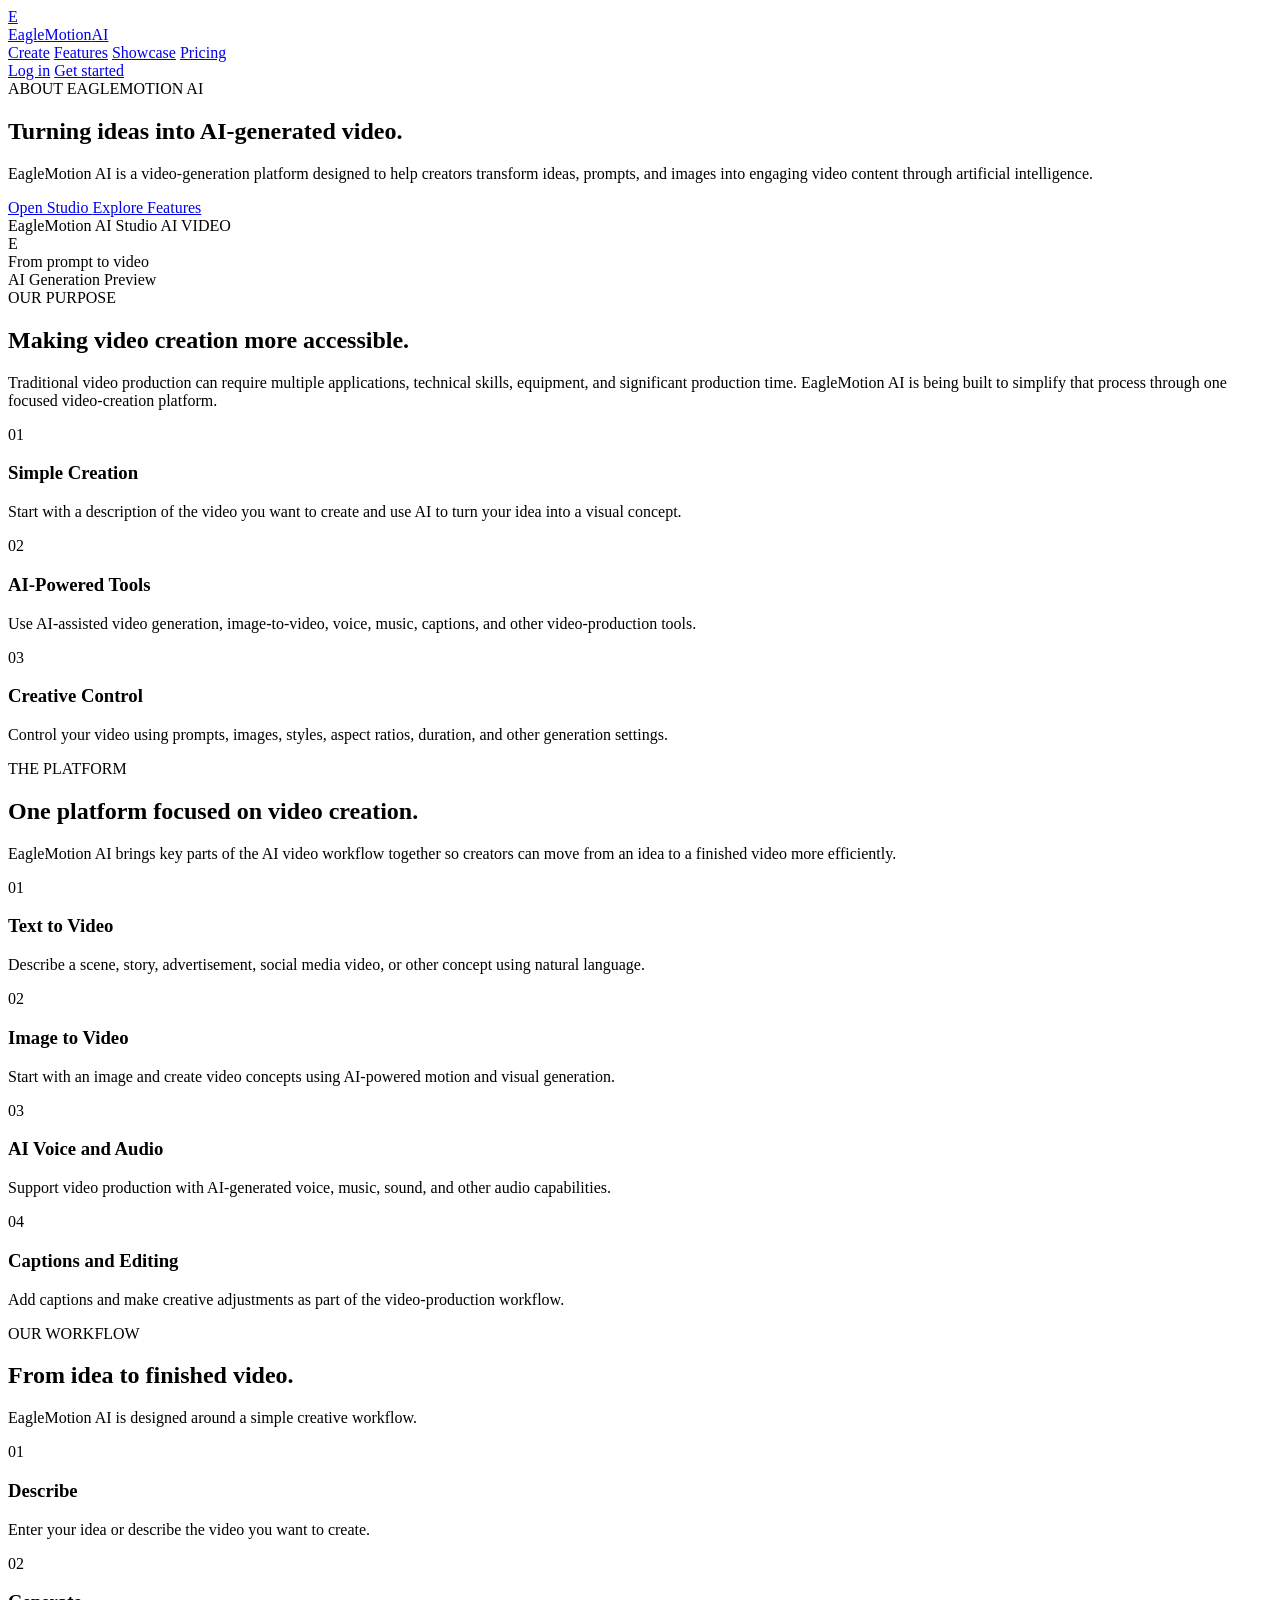
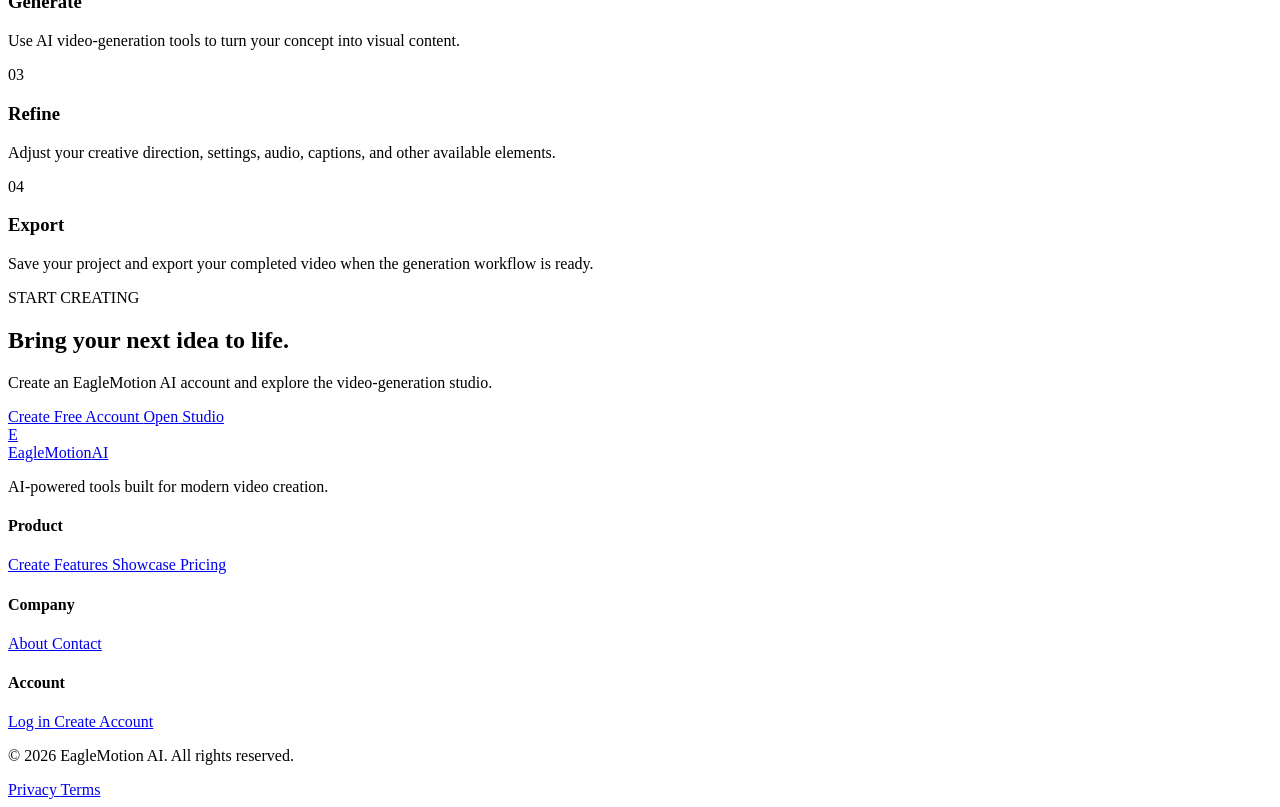
==== frontend/about.html @ efccad02 "Initial EagleMotion AI project" ====
<!DOCTYPE html>
<html lang="en">
<head>
    <meta charset="UTF-8">
    <meta name="viewport" content="width=device-width, initial-scale=1.0">

    <title>About | EagleMotion AI</title>

    <meta
        name="description"
        content="Learn about EagleMotion AI, an AI-powered platform built to make video creation faster, simpler, and more accessible."
    >

    <link rel="stylesheet" href="css/style.css">
</head>

<body>

<header class="site-header">
    <div class="nav-container">

        <a href="index.html" class="brand">
            <div class="brand-icon">E</div>
            <div class="brand-name">
                EagleMotion<span>AI</span>
            </div>
        </a>

        <nav class="main-nav">
            <a href="studio.html">Create</a>
            <a href="features.html">Features</a>
            <a href="showcase.html">Showcase</a>
            <a href="pricing.html">Pricing</a>
        </nav>

        <div class="nav-actions">
            <a href="login.html" class="login-button">Log in</a>
            <a href="register.html" class="signup-button">Get started</a>
        </div>

    </div>
</header>


<main>

    <!-- HERO -->
    <section class="hero">

        <div class="hero-container">

            <div class="hero-content">

                <div class="hero-badge">
                    ABOUT EAGLEMOTION AI
                </div>

                <h1>
                    Turning ideas into
                    <span class="gold-text">AI-generated video.</span>
                </h1>

                <p>
                    EagleMotion AI is a video-generation platform designed
                    to help creators transform ideas, prompts, and images
                    into engaging video content through artificial intelligence.
                </p>

                <div class="hero-actions">

                    <a href="studio.html" class="cta-button">
                        Open Studio
                    </a>

                    <a href="features.html" class="secondary-button">
                        Explore Features
                    </a>

                </div>

            </div>


            <div class="hero-visual">

                <div class="preview-window">

                    <div class="preview-header">

                        <div class="window-dots">
                            <span></span>
                            <span></span>
                            <span></span>
                        </div>

                        <span class="preview-title">
                            EagleMotion AI Studio
                        </span>

                        <span class="preview-status">
                            AI VIDEO
                        </span>

                    </div>

                    <div class="preview-content">

                        <div class="preview-image">

                            <div class="preview-overlay">

                                <div class="preview-play">
                                    E
                                </div>

                                <div class="preview-caption">
                                    From prompt to video
                                </div>

                            </div>

                        </div>

                        <div class="preview-controls">

                            <div class="timeline">
                                <div class="timeline-progress"></div>
                            </div>

                            <div class="control-row">
                                <span>AI Generation</span>
                                <span>Preview</span>
                            </div>

                        </div>

                    </div>

                </div>

            </div>

        </div>

    </section>


    <!-- PURPOSE -->
    <section class="features-section">

        <div class="container">

            <div class="section-heading">

                <div class="hero-badge">
                    OUR PURPOSE
                </div>

                <h2>
                    Making video creation
                    <span class="gold-text">more accessible.</span>
                </h2>

                <p>
                    Traditional video production can require multiple
                    applications, technical skills, equipment, and significant
                    production time. EagleMotion AI is being built to simplify
                    that process through one focused video-creation platform.
                </p>

            </div>


            <div class="feature-grid">

                <article class="feature-card">

                    <span class="feature-number">
                        01
                    </span>

                    <h3>
                        Simple Creation
                    </h3>

                    <p>
                        Start with a description of the video you want to
                        create and use AI to turn your idea into a visual concept.
                    </p>

                </article>


                <article class="feature-card">

                    <span class="feature-number">
                        02
                    </span>

                    <h3>
                        AI-Powered Tools
                    </h3>

                    <p>
                        Use AI-assisted video generation, image-to-video,
                        voice, music, captions, and other video-production tools.
                    </p>

                </article>


                <article class="feature-card">

                    <span class="feature-number">
                        03
                    </span>

                    <h3>
                        Creative Control
                    </h3>

                    <p>
                        Control your video using prompts, images, styles,
                        aspect ratios, duration, and other generation settings.
                    </p>

                </article>

            </div>

        </div>

    </section>


    <!-- WHAT WE BUILD -->
    <section class="showcase-section">

        <div class="container">

            <div class="section-heading">

                <div class="hero-badge">
                    THE PLATFORM
                </div>

                <h2>
                    One platform focused on
                    <span class="gold-text">video creation.</span>
                </h2>

                <p>
                    EagleMotion AI brings key parts of the AI video workflow
                    together so creators can move from an idea to a finished
                    video more efficiently.
                </p>

            </div>


            <div class="showcase-grid">

                <article class="showcase-card">

                    <div class="showcase-card-content">

                        <span class="feature-number">
                            01
                        </span>

                        <h3>
                            Text to Video
                        </h3>

                        <p>
                            Describe a scene, story, advertisement, social
                            media video, or other concept using natural language.
                        </p>

                    </div>

                </article>


                <article class="showcase-card">

                    <div class="showcase-card-content">

                        <span class="feature-number">
                            02
                        </span>

                        <h3>
                            Image to Video
                        </h3>

                        <p>
                            Start with an image and create video concepts
                            using AI-powered motion and visual generation.
                        </p>

                    </div>

                </article>


                <article class="showcase-card">

                    <div class="showcase-card-content">

                        <span class="feature-number">
                            03
                        </span>

                        <h3>
                            AI Voice and Audio
                        </h3>

                        <p>
                            Support video production with AI-generated voice,
                            music, sound, and other audio capabilities.
                        </p>

                    </div>

                </article>


                <article class="showcase-card">

                    <div class="showcase-card-content">

                        <span class="feature-number">
                            04
                        </span>

                        <h3>
                            Captions and Editing
                        </h3>

                        <p>
                            Add captions and make creative adjustments as part
                            of the video-production workflow.
                        </p>

                    </div>

                </article>

            </div>

        </div>

    </section>


    <!-- WORKFLOW -->
    <section class="workflow-section">

        <div class="container">

            <div class="section-heading">

                <div class="hero-badge">
                    OUR WORKFLOW
                </div>

                <h2>
                    From idea to
                    <span class="gold-text">finished video.</span>
                </h2>

                <p>
                    EagleMotion AI is designed around a simple creative workflow.
                </p>

            </div>


            <div class="workflow">

                <div class="workflow-step">

                    <span>01</span>

                    <h3>
                        Describe
                    </h3>

                    <p>
                        Enter your idea or describe the video you want to create.
                    </p>

                </div>


                <div class="workflow-step">

                    <span>02</span>

                    <h3>
                        Generate
                    </h3>

                    <p>
                        Use AI video-generation tools to turn your concept
                        into visual content.
                    </p>

                </div>


                <div class="workflow-step">

                    <span>03</span>

                    <h3>
                        Refine
                    </h3>

                    <p>
                        Adjust your creative direction, settings, audio,
                        captions, and other available elements.
                    </p>

                </div>


                <div class="workflow-step">

                    <span>04</span>

                    <h3>
                        Export
                    </h3>

                    <p>
                        Save your project and export your completed video
                        when the generation workflow is ready.
                    </p>

                </div>

            </div>

        </div>

    </section>


    <!-- CTA -->
    <section class="final-cta">

        <div class="container">

            <div class="cta-box">

                <div class="hero-badge">
                    START CREATING
                </div>

                <h2>
                    Bring your next idea
                    <span class="gold-text">to life.</span>
                </h2>

                <p>
                    Create an EagleMotion AI account and explore the
                    video-generation studio.
                </p>

                <div class="hero-actions">

                    <a href="register.html" class="cta-button">
                        Create Free Account
                    </a>

                    <a href="studio.html" class="secondary-button">
                        Open Studio
                    </a>

                </div>

            </div>

        </div>

    </section>

</main>


<footer class="site-footer">

    <div class="footer-main">

        <div class="container footer-grid">

            <div class="footer-brand">

                <a href="index.html" class="brand">

                    <div class="brand-icon">
                        E
                    </div>

                    <div class="brand-name">
                        EagleMotion<span>AI</span>
                    </div>

                </a>

                <p>
                    AI-powered tools built for modern video creation.
                </p>

            </div>


            <div class="footer-column">

                <h4>
                    Product
                </h4>

                <a href="studio.html">
                    Create
                </a>

                <a href="features.html">
                    Features
                </a>

                <a href="showcase.html">
                    Showcase
                </a>

                <a href="pricing.html">
                    Pricing
                </a>

            </div>


            <div class="footer-column">

                <h4>
                    Company
                </h4>

                <a href="about.html">
                    About
                </a>

                <a href="contact.html">
                    Contact
                </a>

            </div>


            <div class="footer-column">

                <h4>
                    Account
                </h4>

                <a href="login.html">
                    Log in
                </a>

                <a href="register.html">
                    Create Account
                </a>

            </div>

        </div>

    </div>


    <div class="container footer-bottom">

        <p>
            © 2026 EagleMotion AI. All rights reserved.
        </p>

        <div class="footer-legal">

            <a href="privacy.html">
                Privacy
            </a>

            <a href="terms.html">
                Terms
            </a>

        </div>

    </div>

</footer>


<script src="js/app.js"></script>

</body>
</html>
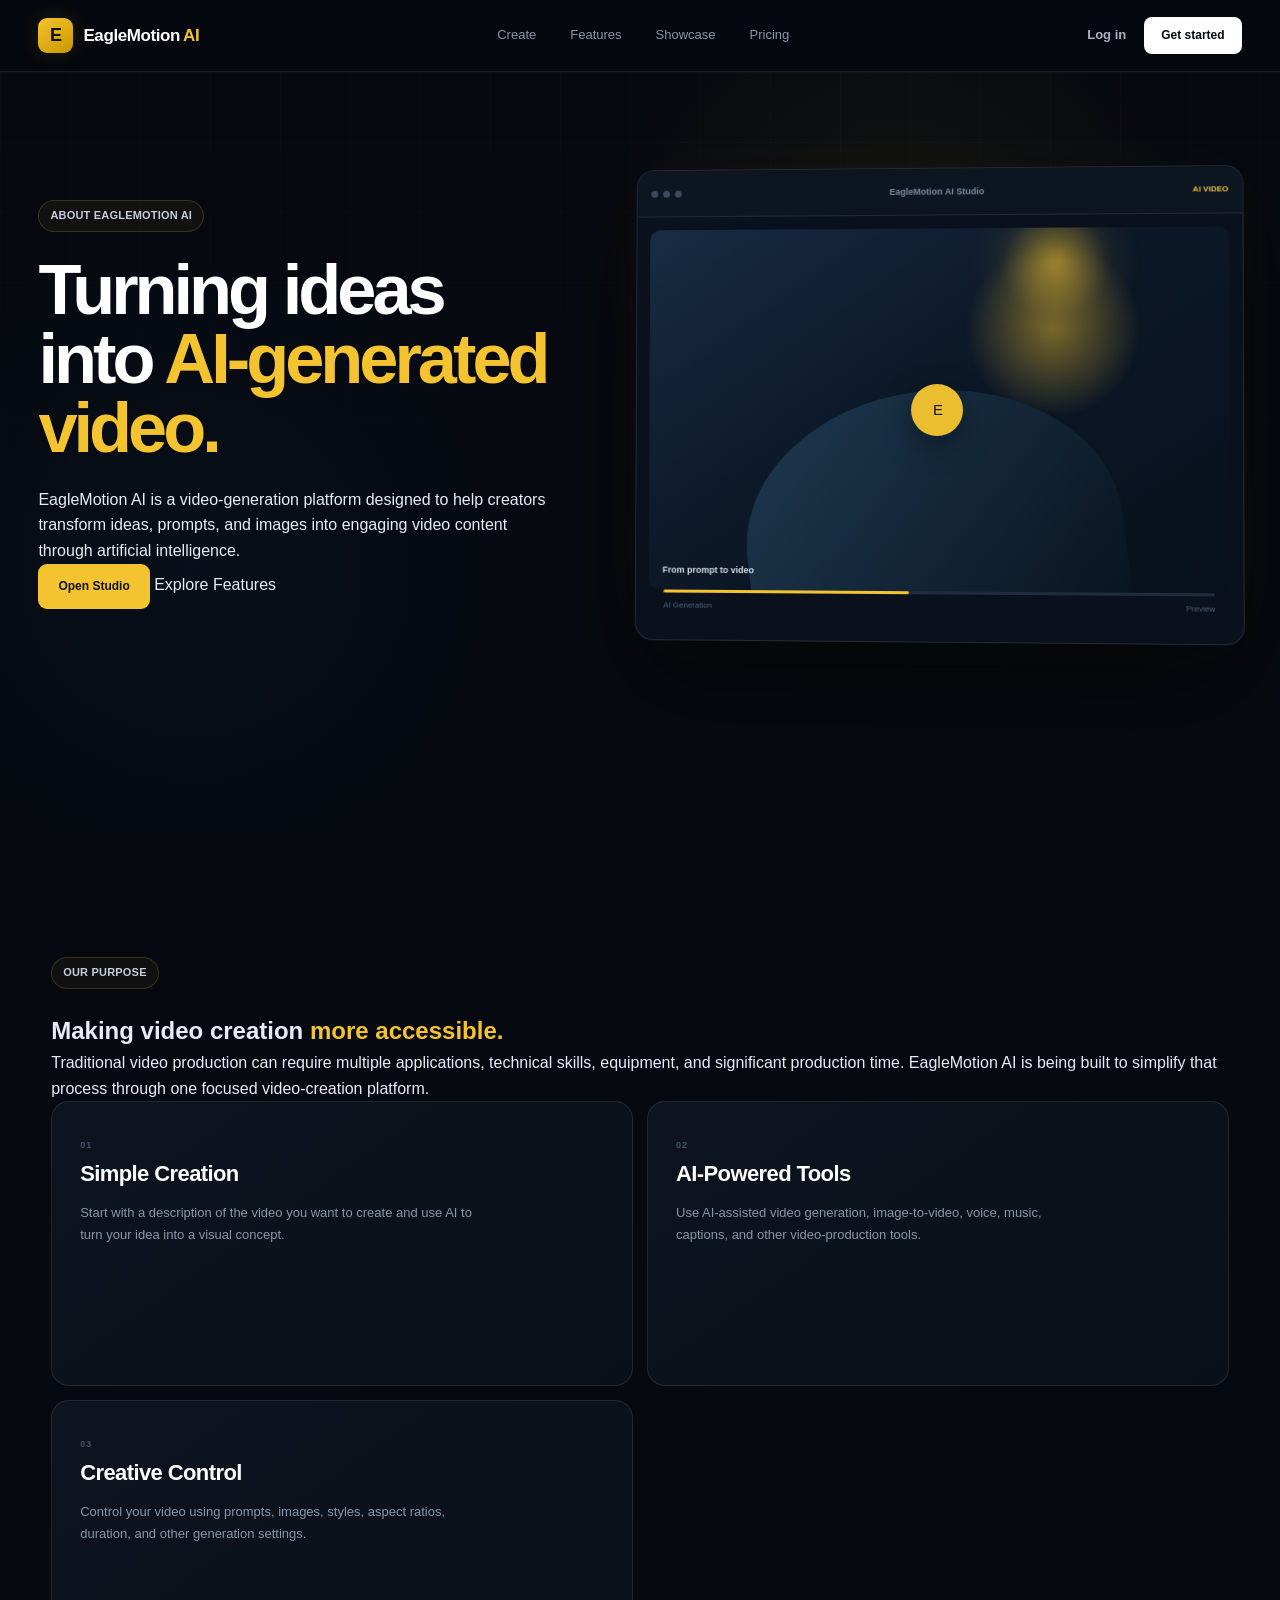
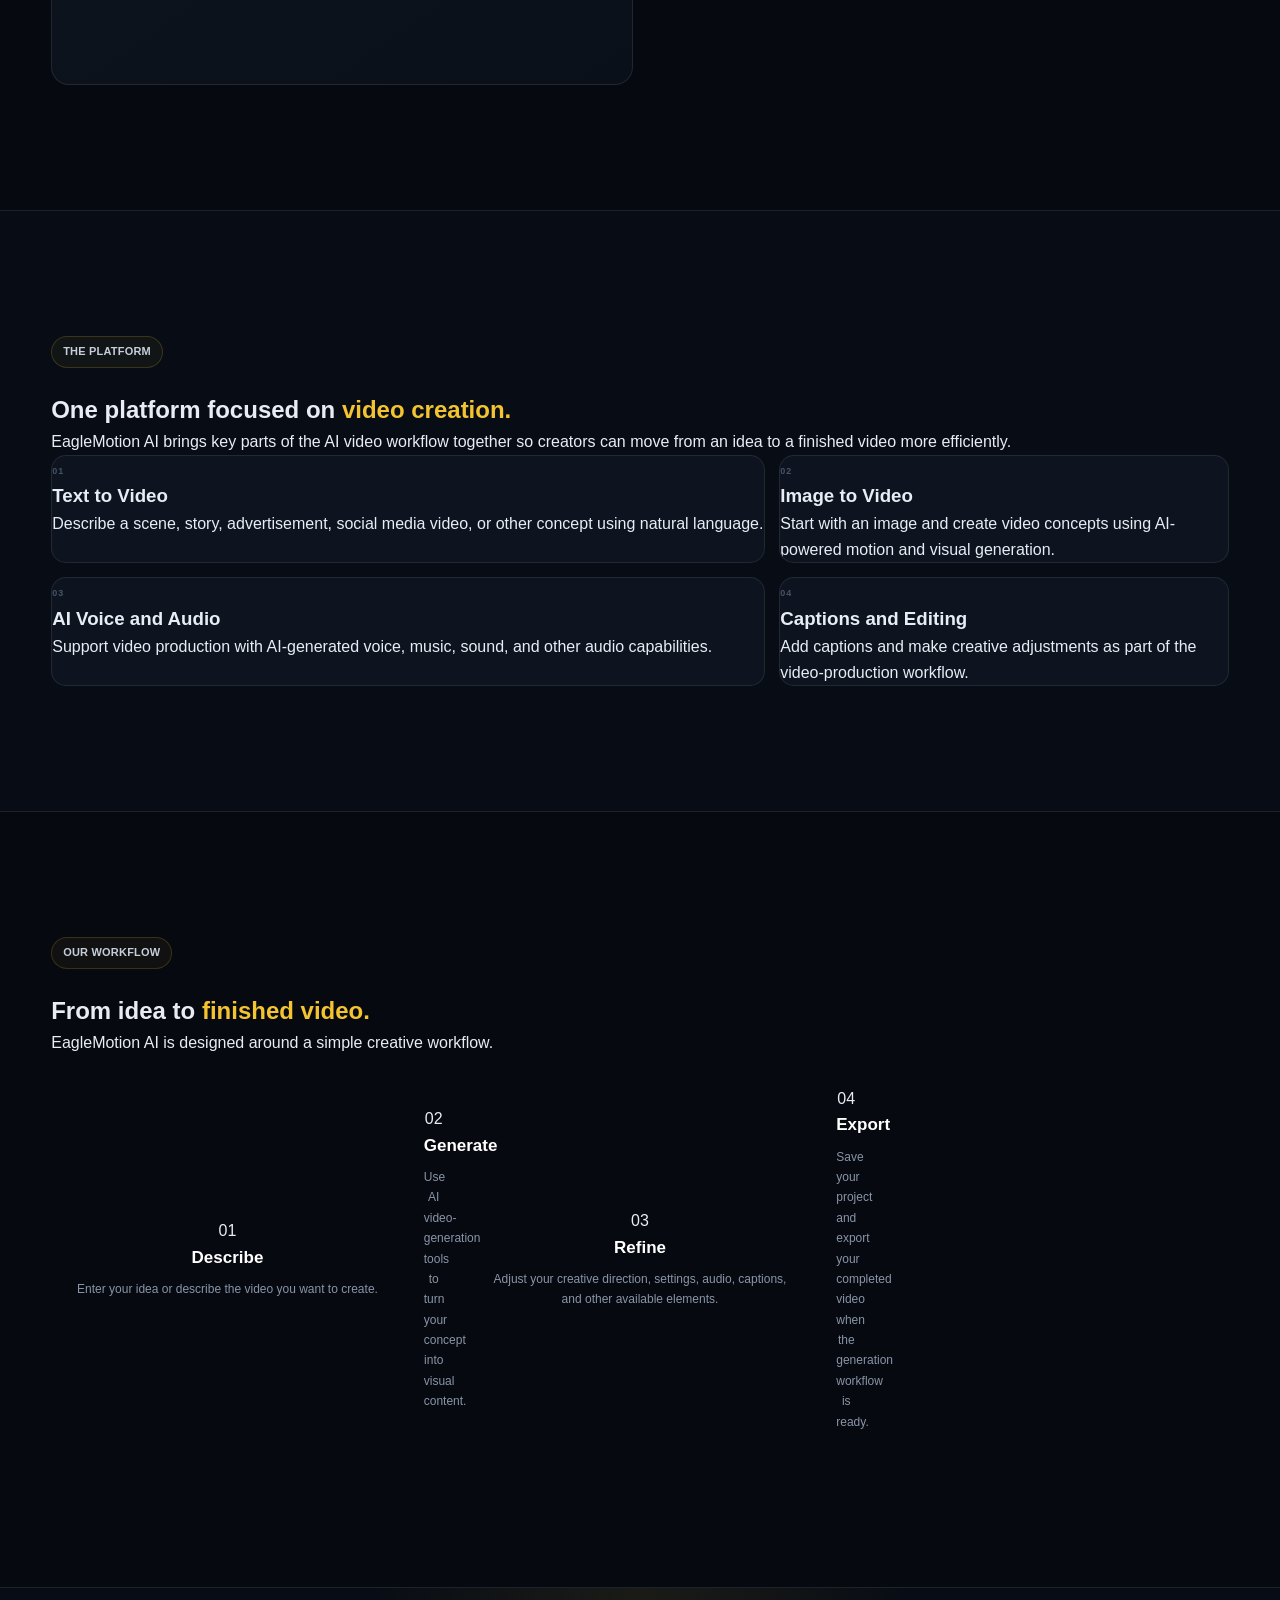
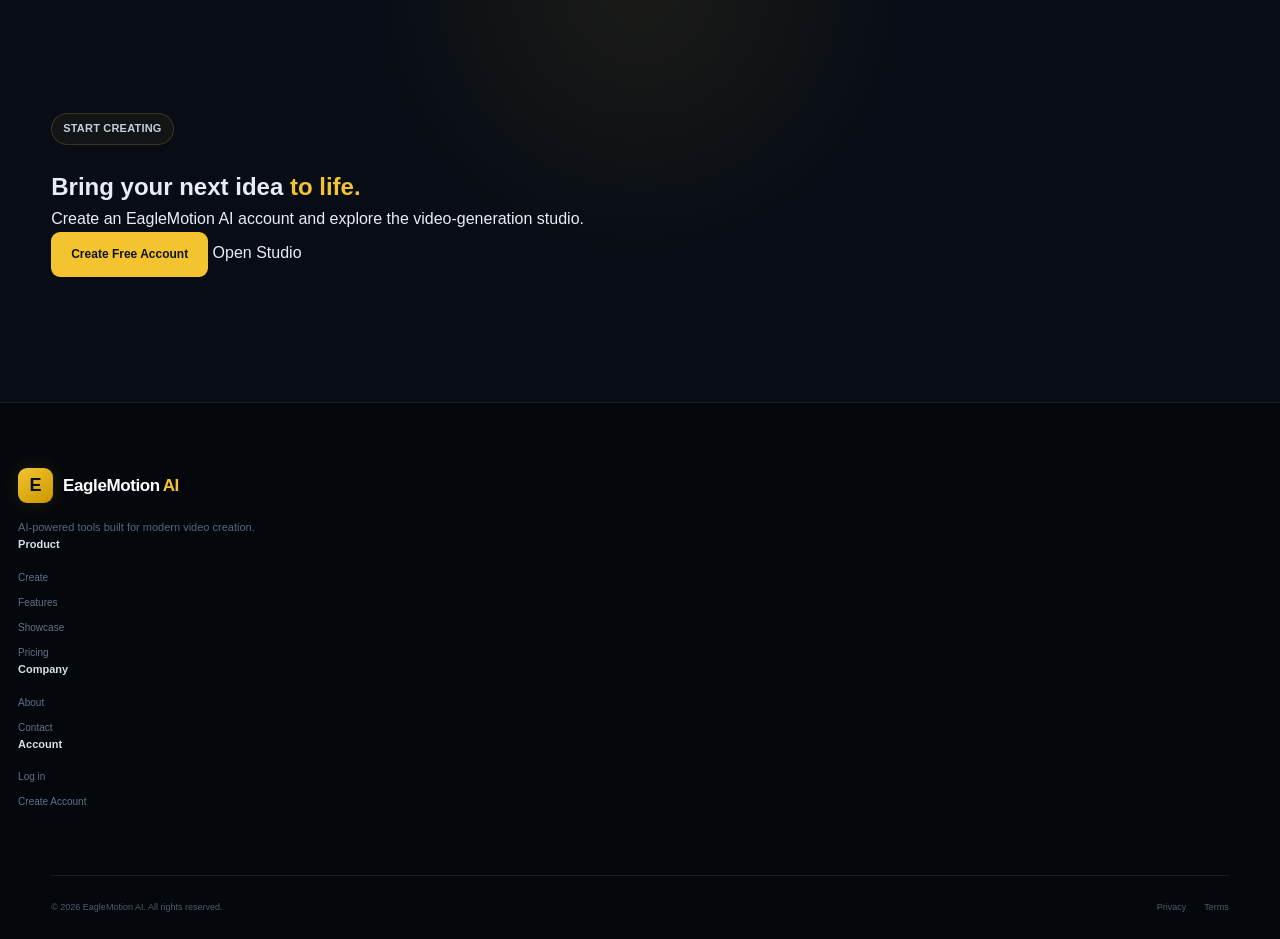
==== commit 504311d2: "Fix frontend CSS paths for Render" ====
--- a/frontend/about.html
+++ b/frontend/about.html
@@ -11,7 +11,7 @@
         content="Learn about EagleMotion AI, an AI-powered platform built to make video creation faster, simpler, and more accessible."
     >
 
-    <link rel="stylesheet" href="css/style.css">
+    <link rel="stylesheet" href="CSS/style.css">
 </head>
 
 <body>
@@ -606,4 +606,4 @@
 <script src="js/app.js"></script>
 
 </body>
-</html>+</html>
--- a/frontend/CSS/style.css
+++ b/frontend/CSS/style.css
@@ -0,0 +1,2158 @@
+/* =========================================================
+   EAGLEMOTION AI
+   PREMIUM AI VIDEO PLATFORM
+   GLOBAL STYLES
+========================================================= */
+
+:root {
+    --bg: #06090f;
+    --bg-soft: #0a0f18;
+    --surface: #0d131e;
+    --surface-light: #121a27;
+    --surface-hover: #172131;
+
+    --border: rgba(255, 255, 255, 0.09);
+    --border-light: rgba(255, 255, 255, 0.14);
+
+    --white: #ffffff;
+    --text: #e8edf5;
+    --muted: #8995a8;
+    --muted-light: #aab4c3;
+
+    --gold: #f4c430;
+    --gold-light: #ffd95a;
+    --gold-dark: #b78d00;
+
+    --navy: #0b1f3a;
+
+    --container: 1220px;
+
+    --radius-sm: 8px;
+    --radius-md: 12px;
+    --radius-lg: 18px;
+    --radius-xl: 24px;
+
+    --transition: 0.25s ease;
+}
+
+
+/* =========================================================
+   RESET
+========================================================= */
+
+* {
+    margin: 0;
+    padding: 0;
+    box-sizing: border-box;
+}
+
+html {
+    scroll-behavior: smooth;
+}
+
+body {
+    font-family:
+        Inter,
+        -apple-system,
+        BlinkMacSystemFont,
+        "Segoe UI",
+        Roboto,
+        Helvetica,
+        Arial,
+        sans-serif;
+
+    background: var(--bg);
+    color: var(--text);
+    line-height: 1.6;
+
+    overflow-x: hidden;
+}
+
+body::selection {
+    background: var(--gold);
+    color: #000;
+}
+
+a {
+    text-decoration: none;
+    color: inherit;
+}
+
+button,
+textarea,
+input,
+select {
+    font: inherit;
+}
+
+button {
+    cursor: pointer;
+}
+
+textarea {
+    resize: none;
+}
+
+img {
+    max-width: 100%;
+    display: block;
+}
+
+.container {
+    width: min(92%, var(--container));
+    margin: 0 auto;
+}
+
+
+/* =========================================================
+   SCROLLBAR
+========================================================= */
+
+::-webkit-scrollbar {
+    width: 8px;
+}
+
+::-webkit-scrollbar-track {
+    background: var(--bg);
+}
+
+::-webkit-scrollbar-thumb {
+    background: #263244;
+    border-radius: 10px;
+}
+
+::-webkit-scrollbar-thumb:hover {
+    background: #39475d;
+}
+
+
+/* =========================================================
+   HEADER
+========================================================= */
+
+.site-header {
+    height: 72px;
+
+    position: sticky;
+    top: 0;
+
+    z-index: 1000;
+
+    background: rgba(6, 9, 15, 0.88);
+
+    backdrop-filter: blur(18px);
+    -webkit-backdrop-filter: blur(18px);
+
+    border-bottom: 1px solid var(--border);
+}
+
+.nav-container {
+    width: min(94%, var(--container));
+
+    height: 100%;
+
+    margin: 0 auto;
+
+    display: flex;
+    align-items: center;
+    justify-content: space-between;
+
+    gap: 30px;
+}
+
+
+/* =========================================================
+   BRAND
+========================================================= */
+
+.brand {
+    display: inline-flex;
+    align-items: center;
+
+    gap: 10px;
+
+    flex-shrink: 0;
+}
+
+.brand-icon {
+    width: 35px;
+    height: 35px;
+
+    display: flex;
+    align-items: center;
+    justify-content: center;
+
+    border-radius: 9px;
+
+    background:
+        linear-gradient(
+            145deg,
+            var(--gold),
+            #c99800
+        );
+
+    color: #09101a;
+
+    font-size: 18px;
+    font-weight: 900;
+
+    box-shadow:
+        0 0 20px rgba(244, 196, 48, 0.12);
+}
+
+.brand-name {
+    color: var(--white);
+
+    font-size: 17px;
+    font-weight: 700;
+
+    letter-spacing: -0.4px;
+}
+
+.brand-name span {
+    color: var(--gold);
+    margin-left: 3px;
+}
+
+
+/* =========================================================
+   MAIN NAV
+========================================================= */
+
+.main-nav {
+    display: flex;
+    align-items: center;
+
+    gap: 34px;
+
+    margin-left: auto;
+    margin-right: auto;
+}
+
+.main-nav a {
+    position: relative;
+
+    color: var(--muted);
+
+    font-size: 13px;
+    font-weight: 500;
+
+    transition: var(--transition);
+}
+
+.main-nav a:hover {
+    color: var(--white);
+}
+
+.main-nav a::after {
+    content: "";
+
+    position: absolute;
+
+    left: 0;
+    bottom: -7px;
+
+    width: 0;
+    height: 1px;
+
+    background: var(--gold);
+
+    transition: width var(--transition);
+}
+
+.main-nav a:hover::after {
+    width: 100%;
+}
+
+
+/* =========================================================
+   NAV ACTIONS
+========================================================= */
+
+.nav-actions {
+    display: flex;
+    align-items: center;
+    gap: 18px;
+}
+
+.login-button {
+    color: var(--muted-light);
+
+    font-size: 13px;
+    font-weight: 600;
+
+    transition: var(--transition);
+}
+
+.login-button:hover {
+    color: var(--white);
+}
+
+.signup-button {
+    padding: 9px 17px;
+
+    border-radius: 8px;
+
+    background: var(--white);
+    color: #070b11;
+
+    font-size: 12px;
+    font-weight: 700;
+
+    transition: var(--transition);
+}
+
+.signup-button:hover {
+    background: var(--gold);
+    transform: translateY(-1px);
+}
+
+
+/* =========================================================
+   HERO
+========================================================= */
+
+.hero {
+    position: relative;
+
+    min-height: 760px;
+
+    padding:
+        95px
+        0
+        90px;
+
+    overflow: hidden;
+
+    background:
+        radial-gradient(
+            circle at 70% 25%,
+            rgba(244, 196, 48, 0.065),
+            transparent 28%
+        ),
+
+        radial-gradient(
+            circle at 15% 65%,
+            rgba(28, 83, 148, 0.08),
+            transparent 30%
+        ),
+
+        var(--bg);
+}
+
+.hero::before {
+    content: "";
+
+    position: absolute;
+
+    inset: 0;
+
+    pointer-events: none;
+
+    background-image:
+        linear-gradient(
+            rgba(255, 255, 255, 0.015) 1px,
+            transparent 1px
+        ),
+        linear-gradient(
+            90deg,
+            rgba(255, 255, 255, 0.015) 1px,
+            transparent 1px
+        );
+
+    background-size: 70px 70px;
+
+    mask-image:
+        linear-gradient(
+            to bottom,
+            black,
+            transparent 85%
+        );
+}
+
+.hero-container {
+    position: relative;
+
+    z-index: 2;
+
+    width: min(94%, 1280px);
+
+    margin: 0 auto;
+
+    display: grid;
+
+    grid-template-columns:
+        minmax(0, 0.92fr)
+        minmax(0, 1.08fr);
+
+    align-items: center;
+
+    gap: 75px;
+}
+
+
+/* =========================================================
+   HERO CONTENT
+========================================================= */
+
+.hero-content {
+    max-width: 620px;
+}
+
+.hero-badge {
+    display: inline-flex;
+    align-items: center;
+
+    gap: 8px;
+
+    padding: 6px 11px;
+
+    margin-bottom: 23px;
+
+    border:
+        1px solid
+        rgba(244, 196, 48, 0.18);
+
+    border-radius: 30px;
+
+    background:
+        rgba(244, 196, 48, 0.045);
+
+    color: #c5ceda;
+
+    font-size: 11px;
+    font-weight: 600;
+
+    letter-spacing: 0.2px;
+}
+
+.status-dot {
+    width: 6px;
+    height: 6px;
+
+    border-radius: 50%;
+
+    background: var(--gold);
+
+    box-shadow:
+        0 0 10px
+        rgba(244, 196, 48, 0.7);
+}
+
+
+/* =========================================================
+   HERO HEADING
+========================================================= */
+
+.hero h1 {
+    max-width: 650px;
+
+    color: var(--white);
+
+    font-size:
+        clamp(
+            46px,
+            5.5vw,
+            78px
+        );
+
+    line-height: 0.98;
+
+    letter-spacing: -4px;
+
+    font-weight: 800;
+
+    margin-bottom: 25px;
+}
+
+.gold-text {
+    color: var(--gold);
+}
+
+.hero-description {
+    max-width: 520px;
+
+    color: var(--muted);
+
+    font-size: 16px;
+
+    line-height: 1.75;
+
+    margin-bottom: 32px;
+}
+
+
+/* =========================================================
+   QUICK CREATE
+========================================================= */
+
+.quick-create {
+    width: 100%;
+
+    border:
+        1px solid
+        var(--border-light);
+
+    border-radius: 15px;
+
+    background:
+        rgba(13, 19, 30, 0.92);
+
+    box-shadow:
+        0 25px 80px
+        rgba(0, 0, 0, 0.32);
+
+    overflow: hidden;
+}
+
+.create-tabs {
+    display: flex;
+
+    gap: 4px;
+
+    padding: 7px 8px;
+
+    border-bottom:
+        1px solid
+        var(--border);
+}
+
+.create-tab {
+    border: 0;
+
+    background: transparent;
+
+    color: var(--muted);
+
+    padding: 8px 12px;
+
+    border-radius: 7px;
+
+    font-size: 11px;
+    font-weight: 600;
+
+    transition: var(--transition);
+}
+
+.create-tab:hover {
+    color: var(--white);
+}
+
+.create-tab.active {
+    background: var(--surface-hover);
+
+    color: var(--white);
+}
+
+
+/* =========================================================
+   PROMPT
+========================================================= */
+
+.prompt-container {
+    padding: 16px;
+}
+
+.prompt-container textarea {
+    width: 100%;
+
+    min-height: 100px;
+
+    border: 0;
+    outline: 0;
+
+    background: transparent;
+
+    color: var(--text);
+
+    font-size: 14px;
+
+    line-height: 1.65;
+}
+
+.prompt-container textarea::placeholder {
+    color: #566274;
+}
+
+
+/* =========================================================
+   PROMPT TOOLBAR
+========================================================= */
+
+.prompt-toolbar {
+    display: flex;
+
+    justify-content: space-between;
+    align-items: center;
+
+    gap: 10px;
+
+    padding-top: 12px;
+
+    border-top:
+        1px solid
+        var(--border);
+}
+
+.prompt-tools {
+    display: flex;
+    gap: 7px;
+}
+
+.prompt-tool {
+    border:
+        1px solid
+        var(--border);
+
+    background: transparent;
+
+    color: #8793a5;
+
+    padding: 6px 9px;
+
+    border-radius: 6px;
+
+    font-size: 10px;
+
+    transition: var(--transition);
+}
+
+.prompt-tool:hover {
+    background: var(--surface-hover);
+    color: var(--white);
+}
+
+.generate-button {
+    display: inline-flex;
+
+    align-items: center;
+    justify-content: center;
+
+    gap: 7px;
+
+    padding: 9px 15px;
+
+    border-radius: 7px;
+
+    background: var(--gold);
+
+    color: #10140b;
+
+    font-size: 11px;
+    font-weight: 800;
+
+    transition: var(--transition);
+}
+
+.generate-button:hover {
+    background: var(--gold-light);
+
+    transform: translateY(-1px);
+
+    box-shadow:
+        0 7px 25px
+        rgba(244, 196, 48, 0.17);
+}
+
+
+/* =========================================================
+   QUICK OPTIONS
+========================================================= */
+
+.quick-options {
+    display: flex;
+
+    flex-wrap: wrap;
+
+    gap: 7px;
+
+    margin-top: 13px;
+}
+
+.quick-options button {
+    border:
+        1px solid
+        var(--border);
+
+    border-radius: 20px;
+
+    background:
+        rgba(255, 255, 255, 0.025);
+
+    color: #738096;
+
+    padding: 5px 10px;
+
+    font-size: 10px;
+
+    transition: var(--transition);
+}
+
+.quick-options button:hover {
+    color: var(--white);
+
+    border-color:
+        rgba(244, 196, 48, 0.25);
+}
+
+
+/* =========================================================
+   HERO PREVIEW
+========================================================= */
+
+.hero-preview {
+    position: relative;
+
+    width: 100%;
+}
+
+.preview-window {
+    position: relative;
+
+    overflow: hidden;
+
+    border:
+        1px solid
+        rgba(255, 255, 255, 0.11);
+
+    border-radius: 18px;
+
+    background: #0a111c;
+
+    box-shadow:
+        0 45px 100px
+        rgba(0, 0, 0, 0.5),
+
+        0 0 80px
+        rgba(244, 196, 48, 0.035);
+
+    transform:
+        perspective(1400px)
+        rotateY(-3deg)
+        rotateX(1deg);
+
+    transition:
+        transform
+        0.5s ease;
+}
+
+.preview-window:hover {
+    transform:
+        perspective(1400px)
+        rotateY(0deg)
+        rotateX(0deg);
+}
+
+
+/* =========================================================
+   PREVIEW HEADER
+========================================================= */
+
+.preview-header {
+    height: 47px;
+
+    display: flex;
+
+    align-items: center;
+
+    padding: 0 14px;
+
+    position: relative;
+
+    background: #0d1521;
+
+    border-bottom:
+        1px solid
+        var(--border);
+}
+
+.window-dots {
+    display: flex;
+
+    gap: 5px;
+}
+
+.window-dots span {
+    width: 7px;
+    height: 7px;
+
+    border-radius: 50%;
+
+    background: #3d4a5d;
+}
+
+.preview-title {
+    position: absolute;
+
+    left: 50%;
+
+    transform: translateX(-50%);
+
+    color: #7f8ca0;
+
+    font-size: 9px;
+
+    font-weight: 600;
+}
+
+.preview-status {
+    margin-left: auto;
+
+    color: var(--gold);
+
+    font-size: 8px;
+
+    font-weight: 700;
+}
+
+
+/* =========================================================
+   PREVIEW IMAGE
+========================================================= */
+
+.preview-content {
+    padding: 13px;
+}
+
+.preview-image {
+    position: relative;
+
+    width: 100%;
+
+    aspect-ratio: 16 / 10;
+
+    overflow: hidden;
+
+    border-radius: 11px;
+
+    background:
+        radial-gradient(
+            circle at 70% 28%,
+            rgba(244, 196, 48, 0.45),
+            transparent 18%
+        ),
+
+        linear-gradient(
+            145deg,
+            #172c44 0%,
+            #0d1828 45%,
+            #07101c 100%
+        );
+}
+
+.preview-image::before {
+    content: "";
+
+    position: absolute;
+
+    width: 65%;
+    height: 80%;
+
+    left: 17%;
+    bottom: -25%;
+
+    border-radius:
+        50% 50% 0 0;
+
+    background:
+        linear-gradient(
+            135deg,
+            #1e3a52,
+            #07101b
+        );
+
+    transform:
+        rotate(-7deg);
+}
+
+.preview-image::after {
+    content: "";
+
+    position: absolute;
+
+    width: 170px;
+    height: 170px;
+
+    top: -50px;
+    right: 15%;
+
+    border-radius: 50%;
+
+    background:
+        radial-gradient(
+            circle,
+            rgba(244, 196, 48, 0.6),
+            rgba(244, 196, 48, 0.05) 45%,
+            transparent 70%
+        );
+
+    filter: blur(5px);
+}
+
+.preview-overlay {
+    position: absolute;
+
+    inset: 0;
+
+    z-index: 2;
+
+    display: flex;
+
+    align-items: center;
+    justify-content: center;
+}
+
+.preview-play {
+    width: 52px;
+    height: 52px;
+
+    display: flex;
+    align-items: center;
+    justify-content: center;
+
+    padding-left: 3px;
+
+    border-radius: 50%;
+
+    background:
+        rgba(244, 196, 48, 0.96);
+
+    color: #10140b;
+
+    font-size: 15px;
+
+    box-shadow:
+        0 10px 30px
+        rgba(0, 0, 0, 0.35);
+}
+
+.preview-caption {
+    position: absolute;
+
+    left: 14px;
+    bottom: 13px;
+
+    color: #d9e0e9;
+
+    font-size: 9px;
+
+    font-weight: 600;
+}
+
+
+/* =========================================================
+   PREVIEW CONTROLS
+========================================================= */
+
+.preview-controls {
+    padding: 0 15px 14px;
+}
+
+.timeline {
+    width: 100%;
+
+    height: 3px;
+
+    border-radius: 10px;
+
+    background: #202c3d;
+
+    overflow: hidden;
+}
+
+.timeline-progress {
+    display: block;
+
+    width: 45%;
+
+    height: 100%;
+
+    background: var(--gold);
+
+    border-radius: inherit;
+}
+
+.control-row {
+    display: flex;
+
+    justify-content: space-between;
+
+    margin-top: 7px;
+
+    color: #536176;
+
+    font-size: 8px;
+}
+
+
+/* =========================================================
+   FLOATING CARDS
+========================================================= */
+
+.floating-card {
+    position: absolute;
+
+    display: flex;
+    align-items: center;
+
+    gap: 9px;
+
+    padding: 10px 12px;
+
+    background:
+        rgba(15, 23, 35, 0.92);
+
+    border:
+        1px solid
+        rgba(255, 255, 255, 0.11);
+
+    border-radius: 10px;
+
+    box-shadow:
+        0 15px 40px
+        rgba(0, 0, 0, 0.35);
+
+    backdrop-filter: blur(12px);
+
+    z-index: 5;
+}
+
+.floating-top {
+    top: 42px;
+    right: -35px;
+}
+
+.floating-bottom {
+    bottom: 48px;
+    left: -32px;
+}
+
+.floating-icon {
+    width: 27px;
+    height: 27px;
+
+    display: flex;
+    align-items: center;
+    justify-content: center;
+
+    border-radius: 7px;
+
+    background:
+        rgba(244, 196, 48, 0.12);
+
+    color: var(--gold);
+
+    font-size: 11px;
+}
+
+.floating-card div {
+    display: flex;
+    flex-direction: column;
+}
+
+.floating-card strong {
+    color: #e4e9f0;
+
+    font-size: 9px;
+}
+
+.floating-card small {
+    color: #68768a;
+
+    font-size: 8px;
+}
+
+
+/* =========================================================
+   CAPABILITIES
+========================================================= */
+
+.capabilities {
+    padding: 24px 0;
+
+    border-top:
+        1px solid
+        var(--border);
+
+    border-bottom:
+        1px solid
+        var(--border);
+
+    background:
+        rgba(255, 255, 255, 0.012);
+}
+
+.capabilities-label {
+    margin-bottom: 17px;
+
+    text-align: center;
+
+    color: #5d697a;
+
+    font-size: 9px;
+
+    font-weight: 700;
+
+    letter-spacing: 1.5px;
+}
+
+.capabilities-grid {
+    display: flex;
+
+    justify-content: center;
+
+    align-items: center;
+
+    flex-wrap: wrap;
+
+    gap: 12px;
+}
+
+.capability {
+    display: flex;
+
+    align-items: center;
+
+    gap: 7px;
+
+    padding: 7px 13px;
+
+    border:
+        1px solid
+        var(--border);
+
+    border-radius: 20px;
+
+    color: #768398;
+
+    font-size: 10px;
+
+    background:
+        rgba(255, 255, 255, 0.015);
+}
+
+.capability span {
+    color: var(--gold);
+
+    font-size: 10px;
+
+    font-weight: 800;
+}
+
+
+/* =========================================================
+   SECTION HEADER
+========================================================= */
+
+.features-section,
+.showcase-section,
+.workflow-section {
+    padding: 125px 0;
+}
+
+.section-header {
+    max-width: 690px;
+
+    margin:
+        0 auto
+        55px;
+
+    text-align: center;
+}
+
+.section-eyebrow {
+    display: inline-block;
+
+    margin-bottom: 14px;
+
+    color: var(--gold);
+
+    font-size: 9px;
+
+    font-weight: 800;
+
+    letter-spacing: 1.8px;
+}
+
+.section-header h2 {
+    color: var(--white);
+
+    font-size:
+        clamp(
+            34px,
+            4vw,
+            52px
+        );
+
+    line-height: 1.08;
+
+    letter-spacing: -2px;
+
+    margin-bottom: 17px;
+}
+
+.section-header p {
+    color: var(--muted);
+
+    font-size: 14px;
+
+    line-height: 1.7;
+}
+
+
+/* =========================================================
+   FEATURES
+========================================================= */
+
+.feature-grid {
+    display: grid;
+
+    grid-template-columns:
+        repeat(2, minmax(0, 1fr));
+
+    gap: 14px;
+}
+
+.feature-card {
+    position: relative;
+
+    min-height: 285px;
+
+    padding: 28px;
+
+    overflow: hidden;
+
+    border:
+        1px solid
+        var(--border);
+
+    border-radius: var(--radius-lg);
+
+    background:
+        linear-gradient(
+            145deg,
+            #0d141f,
+            #0a1019
+        );
+
+    transition:
+        transform var(--transition),
+        border-color var(--transition);
+}
+
+.feature-card:hover {
+    transform: translateY(-4px);
+
+    border-color:
+        rgba(244, 196, 48, 0.18);
+}
+
+.large-card {
+    grid-column: span 2;
+
+    min-height: 360px;
+
+    display: grid;
+
+    grid-template-columns:
+        0.85fr
+        1.15fr;
+
+    gap: 30px;
+}
+
+.feature-card-content {
+    position: relative;
+
+    z-index: 3;
+
+    display: flex;
+
+    flex-direction: column;
+
+    justify-content: center;
+}
+
+.feature-number {
+    color: #465365;
+
+    font-size: 9px;
+
+    font-weight: 800;
+
+    letter-spacing: 1px;
+
+    margin-bottom: 18px;
+}
+
+.feature-card h3 {
+    color: var(--white);
+
+    font-size: 22px;
+
+    letter-spacing: -0.6px;
+
+    margin-bottom: 11px;
+}
+
+.feature-card p {
+    max-width: 400px;
+
+    color: var(--muted);
+
+    font-size: 13px;
+
+    line-height: 1.7;
+
+    margin-bottom: 19px;
+}
+
+.feature-card a {
+    width: fit-content;
+
+    color: var(--gold);
+
+    font-size: 11px;
+
+    font-weight: 700;
+}
+
+
+/* =========================================================
+   FEATURE ICONS
+========================================================= */
+
+.feature-icon {
+    width: 42px;
+    height: 42px;
+
+    display: flex;
+
+    align-items: center;
+    justify-content: center;
+
+    margin:
+        0 0
+        24px;
+
+    border-radius: 10px;
+
+    background:
+        rgba(244, 196, 48, 0.08);
+
+    color: var(--gold);
+
+    font-size: 13px;
+
+    font-weight: 800;
+}
+
+
+/* =========================================================
+   FEATURE VISUAL
+========================================================= */
+
+.feature-visual {
+    position: relative;
+
+    min-height: 100%;
+
+    border:
+        1px solid
+        var(--border);
+
+    border-radius: 13px;
+
+    overflow: hidden;
+}
+
+.text-video-visual {
+    background:
+        radial-gradient(
+            circle at 70% 25%,
+            rgba(244, 196, 48, 0.35),
+            transparent 20%
+        ),
+
+        linear-gradient(
+            140deg,
+            #152c45,
+            #0a111b 65%
+        );
+}
+
+.visual-scene {
+    position: absolute;
+
+    inset: 0;
+
+    display: flex;
+
+    align-items: center;
+    justify-content: center;
+}
+
+.scene-light {
+    position: absolute;
+
+    width: 190px;
+    height: 190px;
+
+    top: -50px;
+    right: 15%;
+
+    border-radius: 50%;
+
+    background:
+        radial-gradient(
+            circle,
+            rgba(244, 196, 48, 0.8),
+            rgba(244, 196, 48, 0.04) 55%,
+            transparent 70%
+        );
+
+    filter: blur(4px);
+}
+
+.scene-content {
+    position: relative;
+
+    color: rgba(255, 255, 255, 0.8);
+
+    font-size: 18px;
+
+    font-weight: 800;
+
+    letter-spacing: 7px;
+}
+
+
+/* =========================================================
+   SHOWCASE
+========================================================= */
+
+.showcase-section {
+    background: #080d15;
+
+    border-top:
+        1px solid
+        var(--border);
+
+    border-bottom:
+        1px solid
+        var(--border);
+}
+
+.showcase-grid {
+    display: grid;
+
+    grid-template-columns:
+        1.35fr
+        0.85fr;
+
+    gap: 14px;
+}
+
+.showcase-card {
+    overflow: hidden;
+
+    border:
+        1px solid
+        var(--border);
+
+    border-radius: 15px;
+
+    background: #0d141f;
+}
+
+.showcase-large {
+    grid-row: span 2;
+}
+
+.showcase-image {
+    position: relative;
+
+    min-height: 220px;
+
+    display: flex;
+
+    align-items: center;
+    justify-content: center;
+
+    background:
+        radial-gradient(
+            circle at 65% 35%,
+            rgba(244, 196, 48, 0.4),
+            transparent 18%
+        ),
+
+        linear-gradient(
+            145deg,
+            #1b3a54,
+            #0a121e
+        );
+}
+
+.showcase-large .showcase-image {
+    min-height: 470px;
+}
+
+.showcase-image-two {
+    background:
+        radial-gradient(
+            circle at 30% 30%,
+            rgba(97, 132, 181, 0.3),
+            transparent 25%
+        ),
+
+        linear-gradient(
+            135deg,
+            #273c52,
+            #0b121d
+        );
+}
+
+.showcase-image-three {
+    background:
+        radial-gradient(
+            circle at 65% 30%,
+            rgba(244, 196, 48, 0.22),
+            transparent 20%
+        ),
+
+        linear-gradient(
+            135deg,
+            #352c23,
+            #0a1119
+        );
+}
+
+.showcase-image > span {
+    width: 46px;
+    height: 46px;
+
+    display: flex;
+
+    align-items: center;
+    justify-content: center;
+
+    padding-left: 2px;
+
+    border-radius: 50%;
+
+    background:
+        rgba(255, 255, 255, 0.9);
+
+    color: #0b1119;
+
+    font-size: 12px;
+}
+
+.showcase-info {
+    min-height: 67px;
+
+    display: flex;
+
+    align-items: center;
+    justify-content: space-between;
+
+    padding: 13px 16px;
+}
+
+.showcase-info div {
+    display: flex;
+
+    flex-direction: column;
+
+    gap: 2px;
+}
+
+.showcase-info strong {
+    color: #dce3ec;
+
+    font-size: 11px;
+}
+
+.showcase-info small {
+    color: #647287;
+
+    font-size: 9px;
+}
+
+.showcase-info > span {
+    color: var(--gold);
+
+    font-size: 13px;
+}
+
+
+/* =========================================================
+   WORKFLOW
+========================================================= */
+
+.workflow-section {
+    background: var(--bg);
+}
+
+.workflow {
+    display: grid;
+
+    grid-template-columns:
+        1fr
+        60px
+        1fr
+        60px
+        1fr;
+
+    align-items: center;
+}
+
+.workflow-step {
+    text-align: center;
+
+    padding: 30px 20px;
+}
+
+.workflow-number {
+    width: 48px;
+    height: 48px;
+
+    display: flex;
+
+    align-items: center;
+    justify-content: center;
+
+    margin:
+        0 auto
+        20px;
+
+    border:
+        1px solid
+        rgba(244, 196, 48, 0.2);
+
+    border-radius: 50%;
+
+    color: var(--gold);
+
+    font-size: 10px;
+
+    font-weight: 800;
+
+    background:
+        rgba(244, 196, 48, 0.04);
+}
+
+.workflow-step h3 {
+    color: var(--white);
+
+    font-size: 17px;
+
+    margin-bottom: 8px;
+}
+
+.workflow-step p {
+    color: var(--muted);
+
+    font-size: 12px;
+
+    line-height: 1.7;
+}
+
+.workflow-line {
+    height: 1px;
+
+    background:
+        linear-gradient(
+            90deg,
+            transparent,
+            rgba(244, 196, 48, 0.3),
+            transparent
+        );
+}
+
+
+/* =========================================================
+   FINAL CTA
+========================================================= */
+
+.final-cta {
+    padding: 125px 0;
+
+    border-top:
+        1px solid
+        var(--border);
+
+    background:
+        radial-gradient(
+            circle at 50% 0%,
+            rgba(244, 196, 48, 0.08),
+            transparent 35%
+        ),
+
+        #080d15;
+}
+
+.cta-content {
+    max-width: 750px;
+
+    margin: 0 auto;
+
+    text-align: center;
+}
+
+.cta-content h2 {
+    color: var(--white);
+
+    font-size:
+        clamp(
+            36px,
+            4.5vw,
+            57px
+        );
+
+    line-height: 1.05;
+
+    letter-spacing: -2px;
+
+    margin-bottom: 17px;
+}
+
+.cta-content p {
+    color: var(--muted);
+
+    font-size: 15px;
+
+    margin-bottom: 28px;
+}
+
+.cta-button {
+    display: inline-flex;
+
+    align-items: center;
+
+    gap: 12px;
+
+    padding: 13px 20px;
+
+    border-radius: 9px;
+
+    background: var(--gold);
+
+    color: #11140d;
+
+    font-size: 12px;
+
+    font-weight: 800;
+
+    transition: var(--transition);
+}
+
+.cta-button:hover {
+    background: var(--gold-light);
+
+    transform: translateY(-2px);
+
+    box-shadow:
+        0 12px 35px
+        rgba(244, 196, 48, 0.15);
+}
+
+
+/* =========================================================
+   FOOTER
+========================================================= */
+
+.site-footer {
+    background: #04070c;
+
+    border-top:
+        1px solid
+        var(--border);
+}
+
+.footer-main {
+    min-height: 260px;
+
+    padding:
+        65px
+        0;
+
+    display: grid;
+
+    grid-template-columns:
+        2fr
+        1fr
+        1fr
+        1fr;
+
+    gap: 50px;
+}
+
+.footer-brand p {
+    margin-top: 16px;
+
+    color: #596679;
+
+    font-size: 11px;
+}
+
+.footer-column {
+    display: flex;
+
+    flex-direction: column;
+
+    gap: 9px;
+}
+
+.footer-column h4 {
+    margin-bottom: 7px;
+
+    color: #d8e0ea;
+
+    font-size: 11px;
+}
+
+.footer-column a {
+    color: #647186;
+
+    font-size: 10px;
+
+    transition: var(--transition);
+}
+
+.footer-column a:hover {
+    color: var(--gold);
+}
+
+.footer-bottom {
+    min-height: 64px;
+
+    display: flex;
+
+    align-items: center;
+    justify-content: space-between;
+
+    gap: 20px;
+
+    border-top:
+        1px solid
+        var(--border);
+}
+
+.footer-bottom p {
+    color: #4e5b6d;
+
+    font-size: 9px;
+}
+
+.footer-bottom div {
+    display: flex;
+
+    gap: 18px;
+}
+
+.footer-bottom a {
+    color: #4e5b6d;
+
+    font-size: 9px;
+}
+
+.footer-bottom a:hover {
+    color: var(--gold);
+}
+
+
+/* =========================================================
+   TABLET
+========================================================= */
+
+@media (max-width: 1050px) {
+
+    .main-nav {
+        gap: 20px;
+    }
+
+    .hero-container {
+        grid-template-columns: 1fr;
+
+        gap: 55px;
+    }
+
+    .hero-content {
+        max-width: 760px;
+
+        margin: 0 auto;
+
+        text-align: center;
+    }
+
+    .hero-description {
+        margin-left: auto;
+        margin-right: auto;
+    }
+
+    .quick-options {
+        justify-content: center;
+    }
+
+    .hero-preview {
+        max-width: 850px;
+
+        margin: 0 auto;
+    }
+
+    .floating-top {
+        right: -10px;
+    }
+
+    .floating-bottom {
+        left: -10px;
+    }
+}
+
+
+/* =========================================================
+   TABLET / SMALL DESKTOP
+========================================================= */
+
+@media (max-width: 800px) {
+
+    .main-nav {
+        display: none;
+    }
+
+    .feature-grid {
+        grid-template-columns: 1fr;
+    }
+
+    .large-card {
+        grid-column: auto;
+
+        grid-template-columns: 1fr;
+
+        min-height: auto;
+    }
+
+    .feature-visual {
+        min-height: 260px;
+    }
+
+    .showcase-grid {
+        grid-template-columns: 1fr;
+    }
+
+    .showcase-large {
+        grid-row: auto;
+    }
+
+    .showcase-large .showcase-image {
+        min-height: 350px;
+    }
+
+    .workflow {
+        grid-template-columns: 1fr;
+
+        gap: 10px;
+    }
+
+    .workflow-line {
+        width: 1px;
+
+        height: 35px;
+
+        margin: 0 auto;
+    }
+
+    .footer-main {
+        grid-template-columns:
+            repeat(2, 1fr);
+    }
+}
+
+
+/* =========================================================
+   MOBILE
+========================================================= */
+
+@media (max-width: 560px) {
+
+    .site-header {
+        height: 64px;
+    }
+
+    .nav-container {
+        width: 92%;
+    }
+
+    .brand-name {
+        font-size: 15px;
+    }
+
+    .brand-icon {
+        width: 32px;
+        height: 32px;
+
+        font-size: 16px;
+    }
+
+    .login-button {
+        display: none;
+    }
+
+    .signup-button {
+        padding: 8px 12px;
+
+        font-size: 10px;
+    }
+
+    .hero {
+        padding:
+            70px
+            0
+            70px;
+    }
+
+    .hero h1 {
+        font-size: 47px;
+
+        letter-spacing: -2.5px;
+    }
+
+    .hero-description {
+        font-size: 14px;
+    }
+
+    .create-tabs {
+        overflow-x: auto;
+    }
+
+    .create-tab {
+        white-space: nowrap;
+    }
+
+    .prompt-container {
+        padding: 12px;
+    }
+
+    .prompt-toolbar {
+        align-items: flex-end;
+
+        flex-direction: column;
+    }
+
+    .prompt-tools {
+        width: 100%;
+    }
+
+    .generate-button {
+        width: 100%;
+    }
+
+    .floating-card {
+        display: none;
+    }
+
+    .preview-window {
+        transform: none;
+    }
+
+    .capabilities-grid {
+        gap: 7px;
+    }
+
+    .capability {
+        font-size: 9px;
+
+        padding: 6px 9px;
+    }
+
+    .features-section,
+    .showcase-section,
+    .workflow-section {
+        padding:
+            85px
+            0;
+    }
+
+    .section-header {
+        margin-bottom: 40px;
+    }
+
+    .section-header h2 {
+        font-size: 34px;
+
+        letter-spacing: -1.3px;
+    }
+
+    .feature-card {
+        min-height: 250px;
+
+        padding: 22px;
+    }
+
+    .feature-card h3 {
+        font-size: 19px;
+    }
+
+    .showcase-large .showcase-image {
+        min-height: 270px;
+    }
+
+    .final-cta {
+        padding:
+            90px
+            0;
+    }
+
+    .cta-content h2 {
+        font-size: 38px;
+    }
+
+    .footer-main {
+        grid-template-columns: 1fr 1fr;
+
+        gap: 40px 25px;
+
+        padding:
+            50px
+            0;
+    }
+
+    .footer-brand {
+        grid-column: span 2;
+    }
+
+    .footer-bottom {
+        align-items: flex-start;
+
+        flex-direction: column;
+
+        padding:
+            20px
+            0;
+    }
+}
+
+
+/* =========================================================
+   EXTRA SMALL DEVICES
+========================================================= */
+
+@media (max-width: 380px) {
+
+    .hero h1 {
+        font-size: 39px;
+    }
+
+    .hero-badge {
+        font-size: 9px;
+    }
+
+    .quick-options button {
+        font-size: 9px;
+    }
+
+    .section-header h2 {
+        font-size: 30px;
+    }
+}
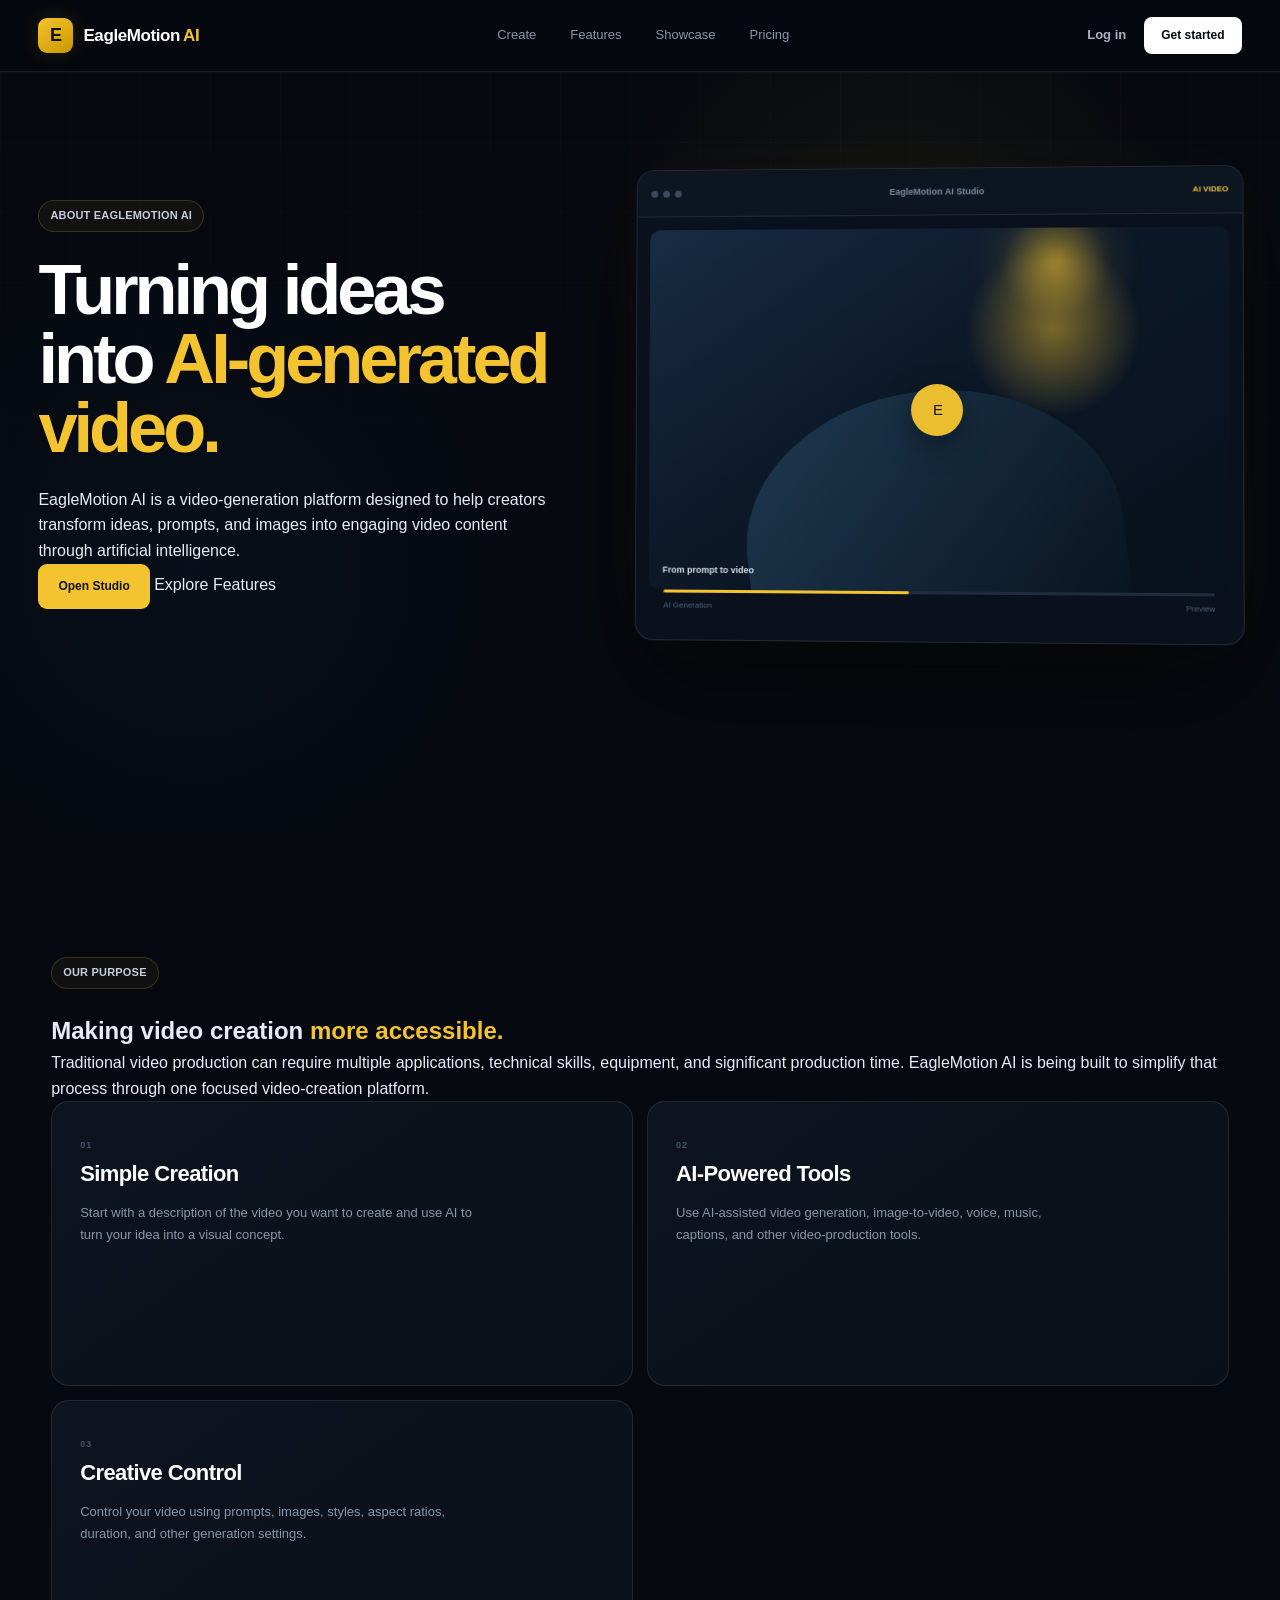
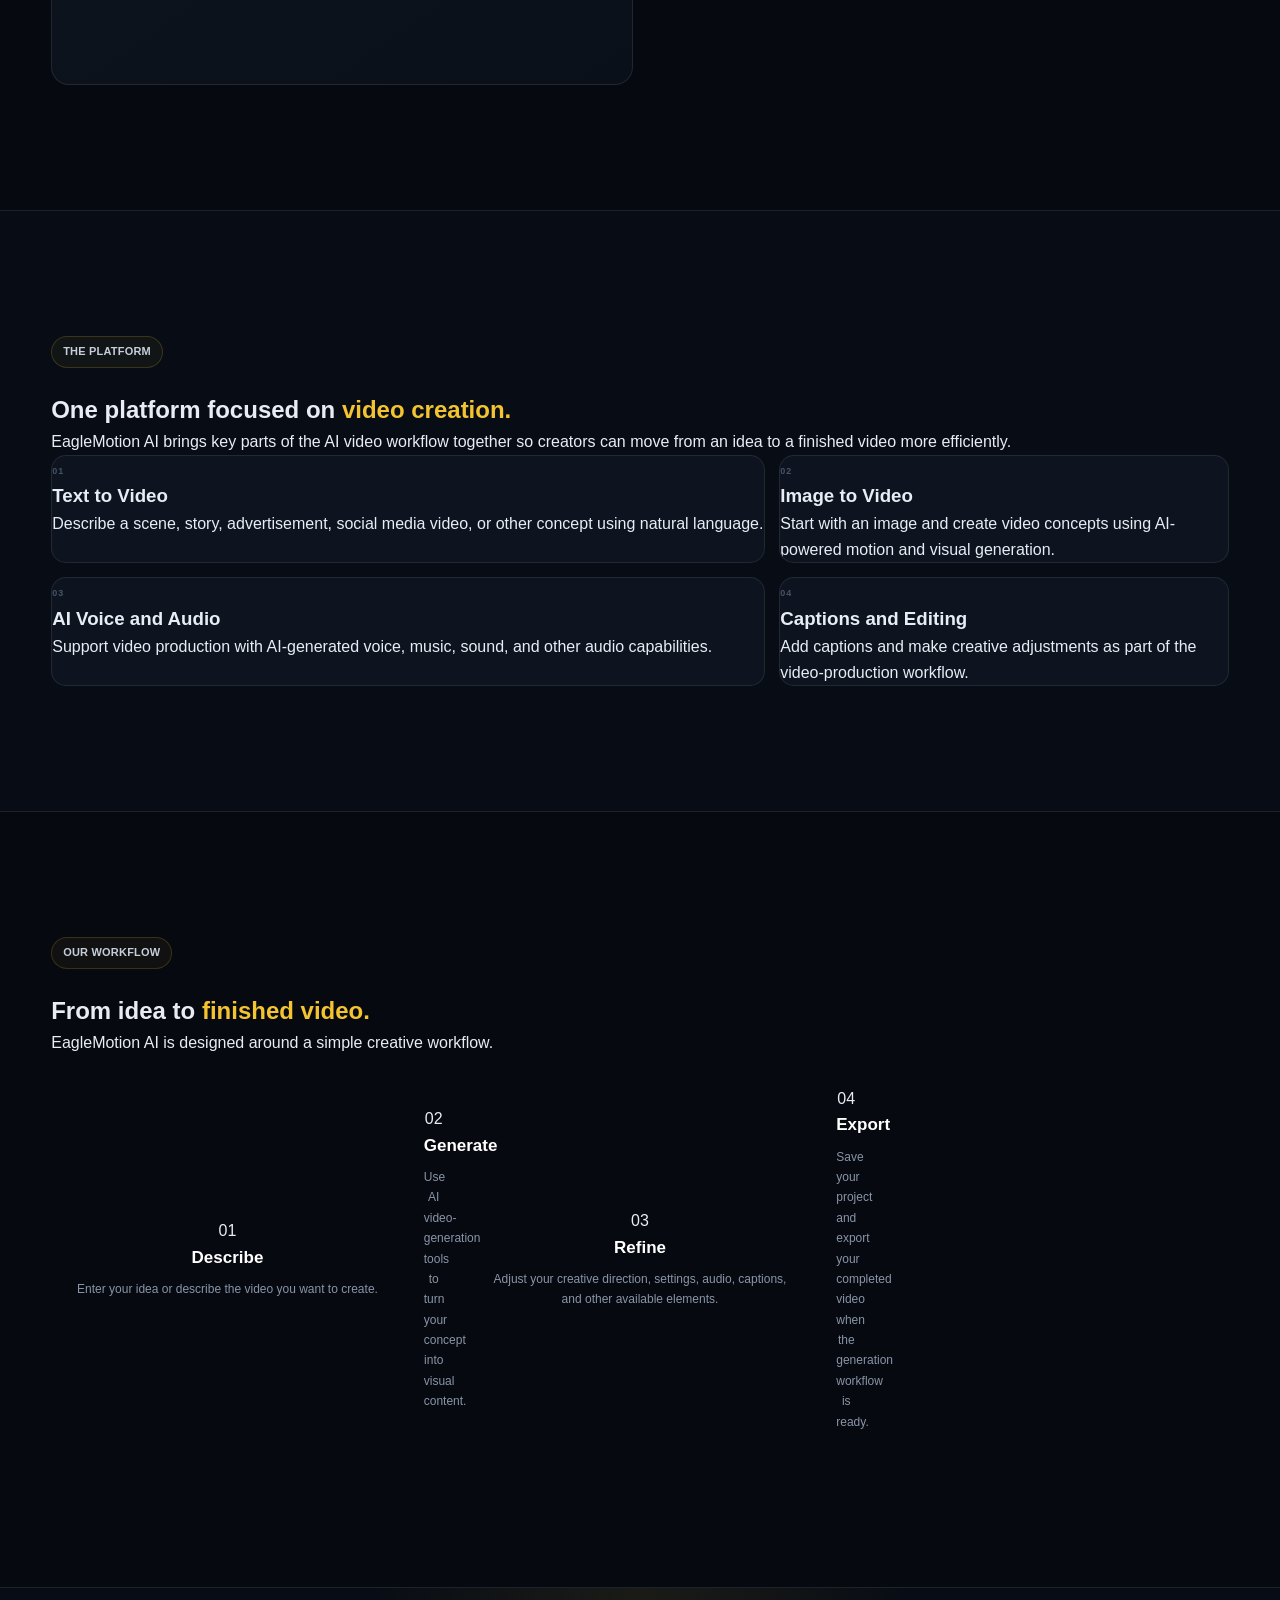
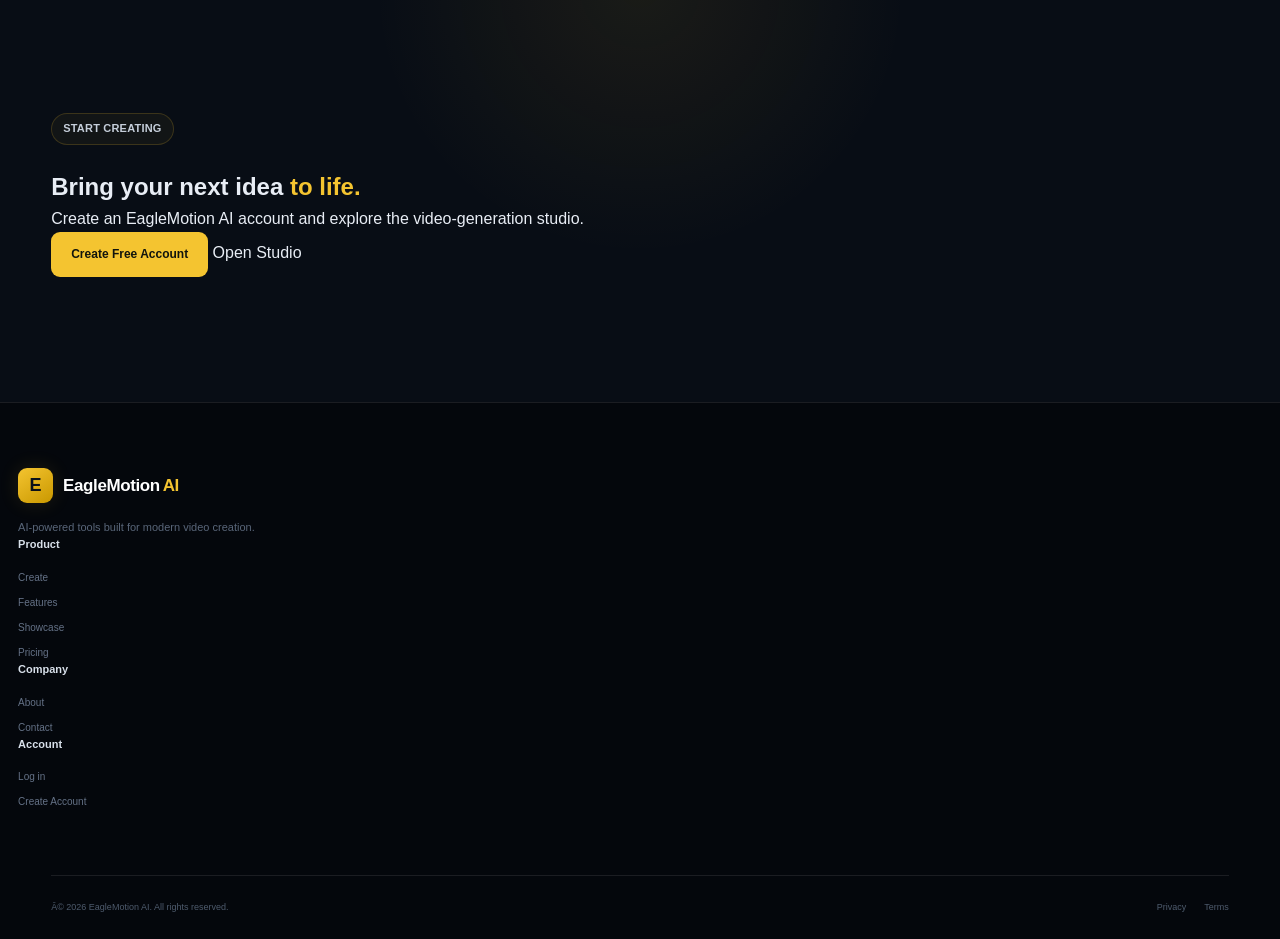
==== commit 246975b1: "Replace world icon with EagleMotion E logo" ====
--- a/frontend/about.html
+++ b/frontend/about.html
@@ -1,4 +1,4 @@
-<!DOCTYPE html>
+﻿<!DOCTYPE html>
 <html lang="en">
 <head>
     <meta charset="UTF-8">
@@ -583,7 +583,7 @@
     <div class="container footer-bottom">
 
         <p>
-            © 2026 EagleMotion AI. All rights reserved.
+            Â© 2026 EagleMotion AI. All rights reserved.
         </p>
 
         <div class="footer-legal">
@@ -607,3 +607,4 @@
 
 </body>
 </html>
+
--- a/frontend/CSS/style.css
+++ b/frontend/CSS/style.css
@@ -2155,4 +2155,27 @@
     .section-header h2 {
         font-size: 30px;
     }
-}+}
+/* EagleMotion World / E Logo */
+.eagle-world-logo {
+    width: 34px;
+    height: 34px;
+    border: 2px solid #0B1F3A;
+    border-radius: 50%;
+    display: inline-flex;
+    align-items: center;
+    justify-content: center;
+    color: #0B1F3A;
+    background: #ffffff;
+    font-family: Arial, Helvetica, sans-serif;
+    font-size: 20px;
+    font-weight: 800;
+    line-height: 1;
+    box-sizing: border-box;
+    letter-spacing: -1px;
+}
+
+.eagle-world-logo:hover {
+    background: #0B1F3A;
+    color: #ffffff;
+}
